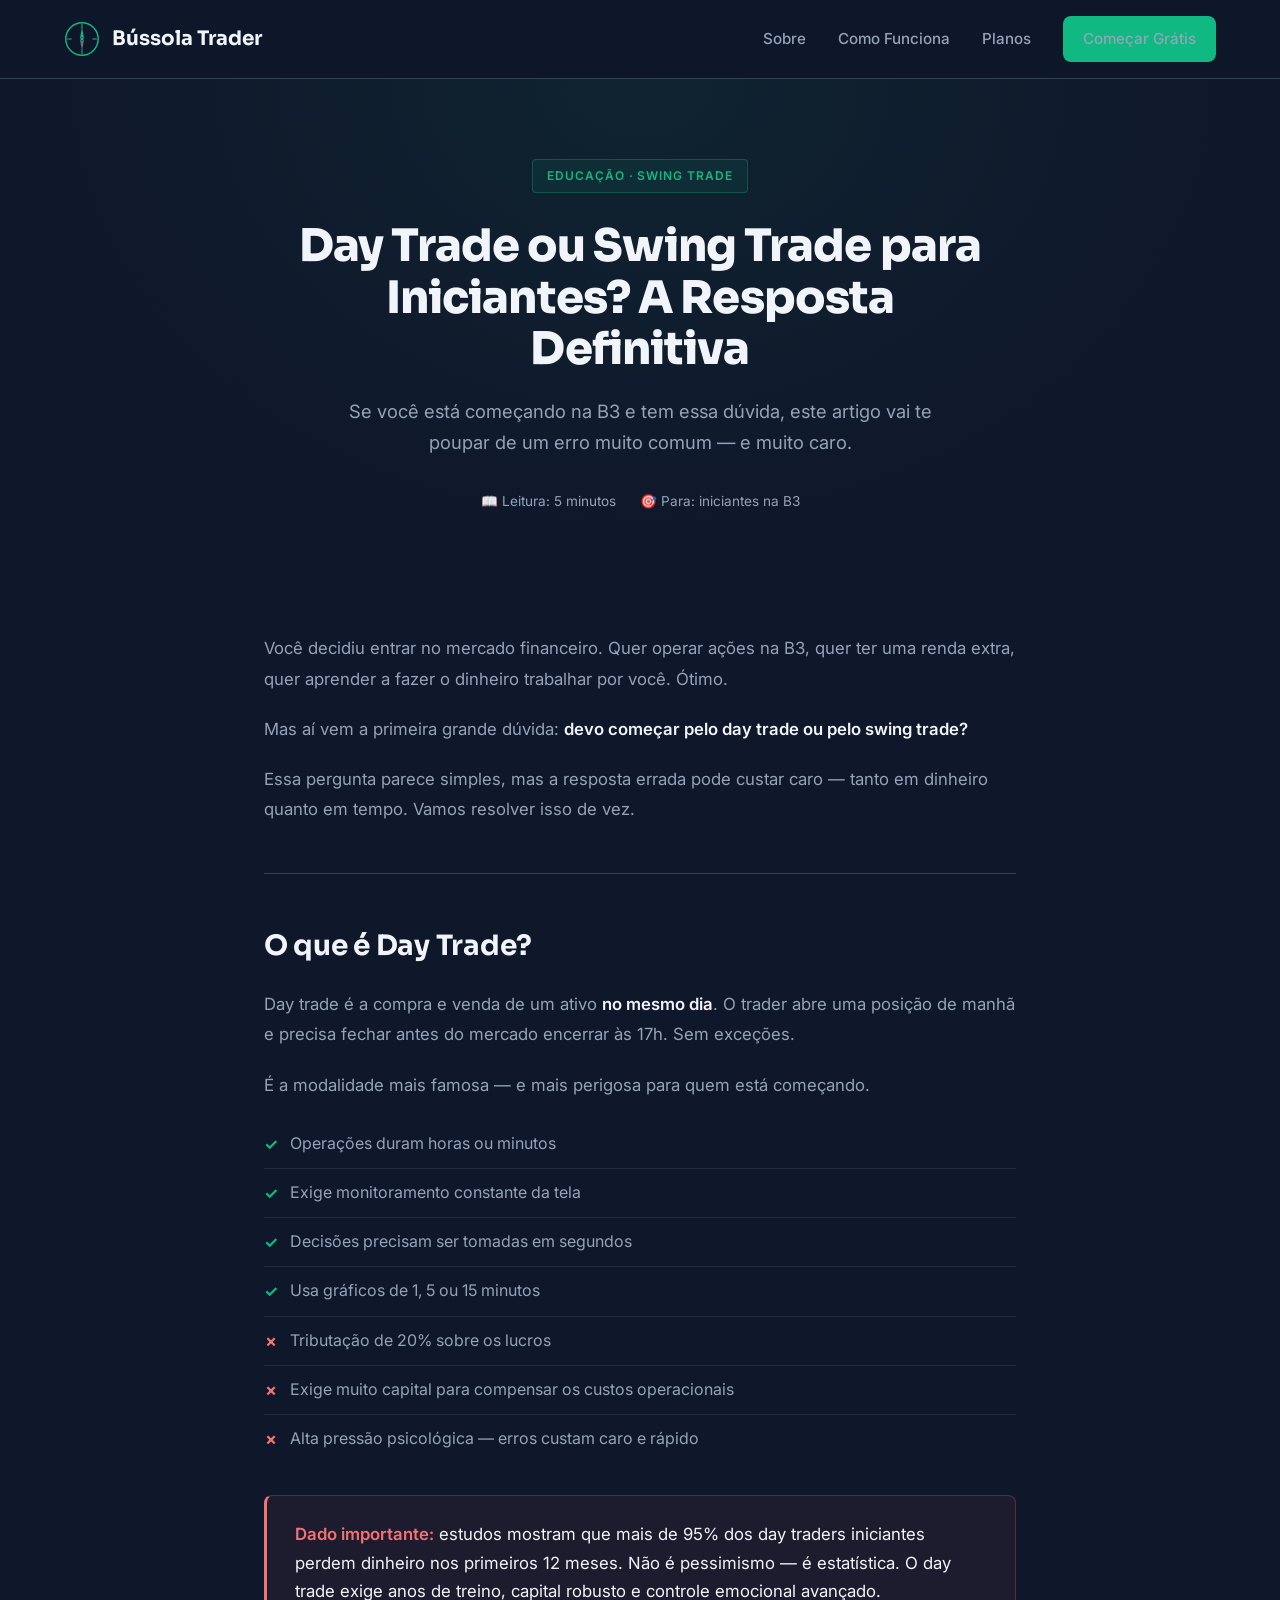
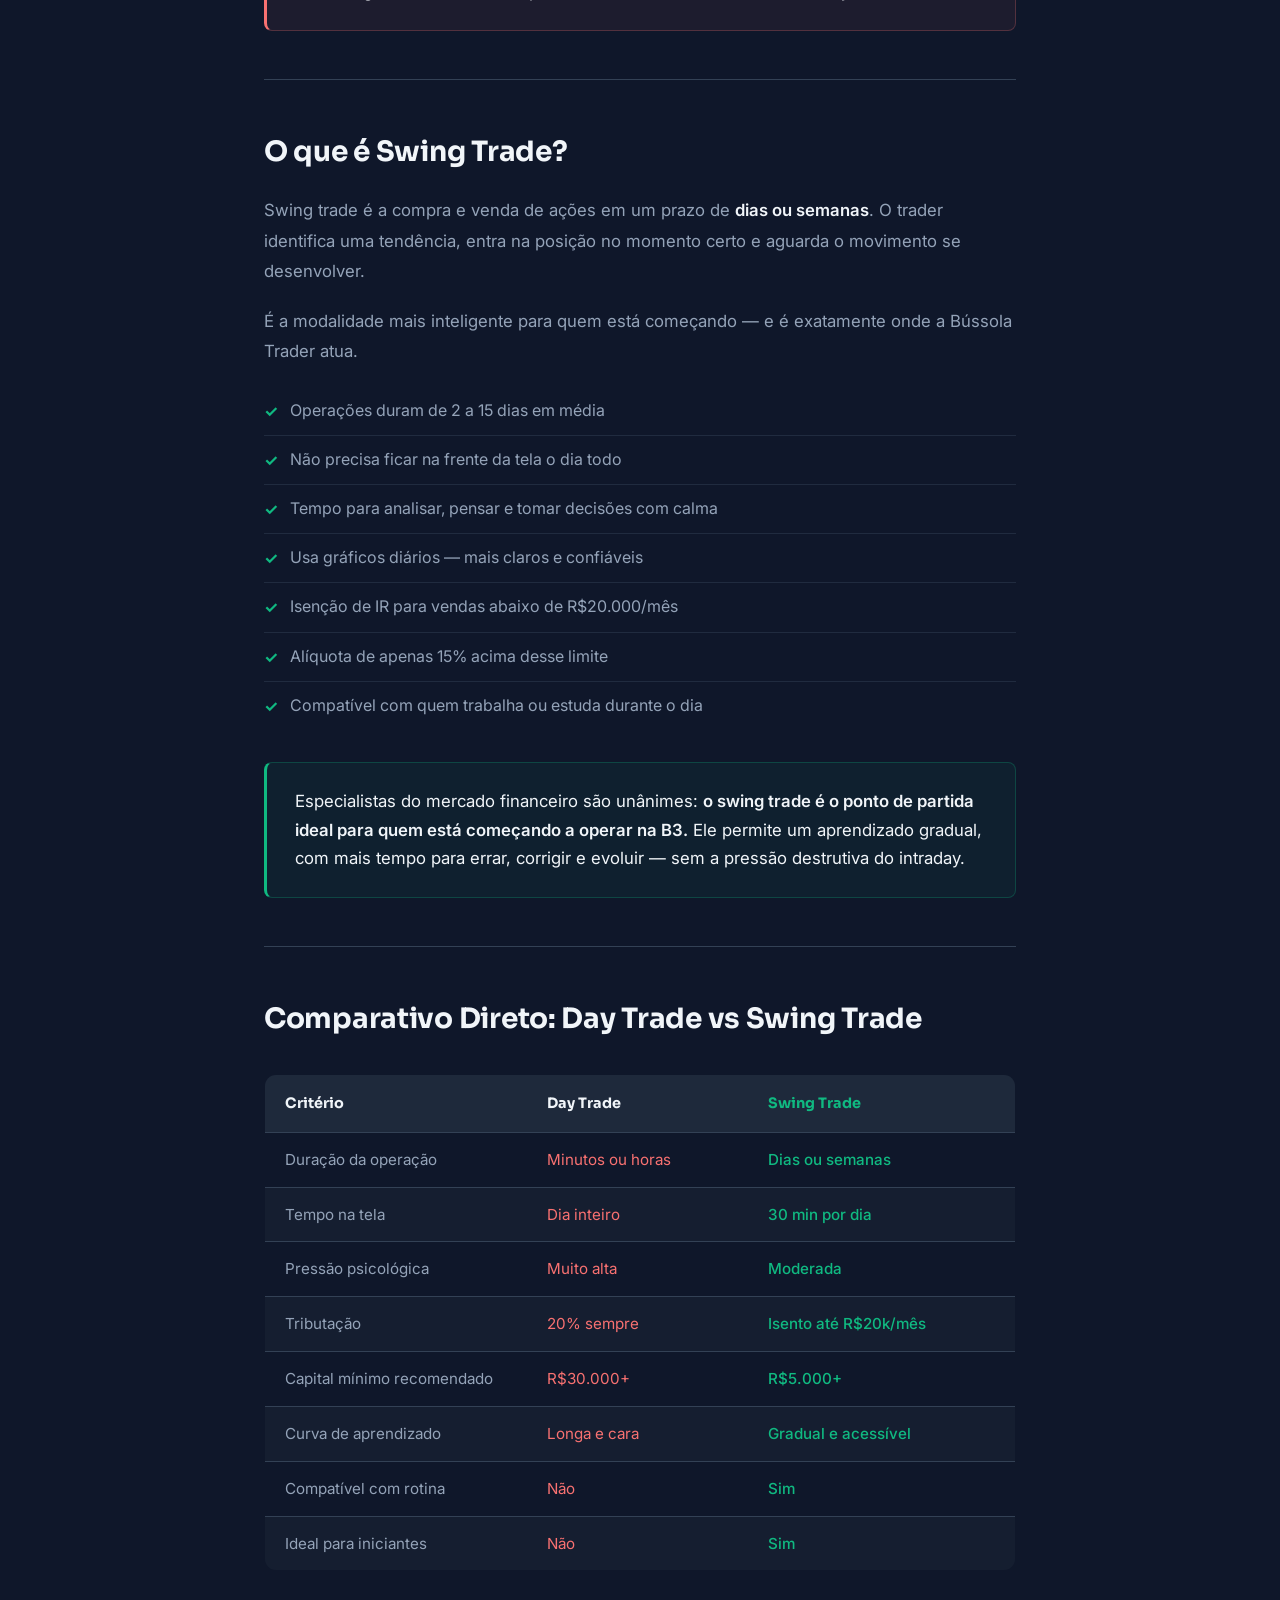
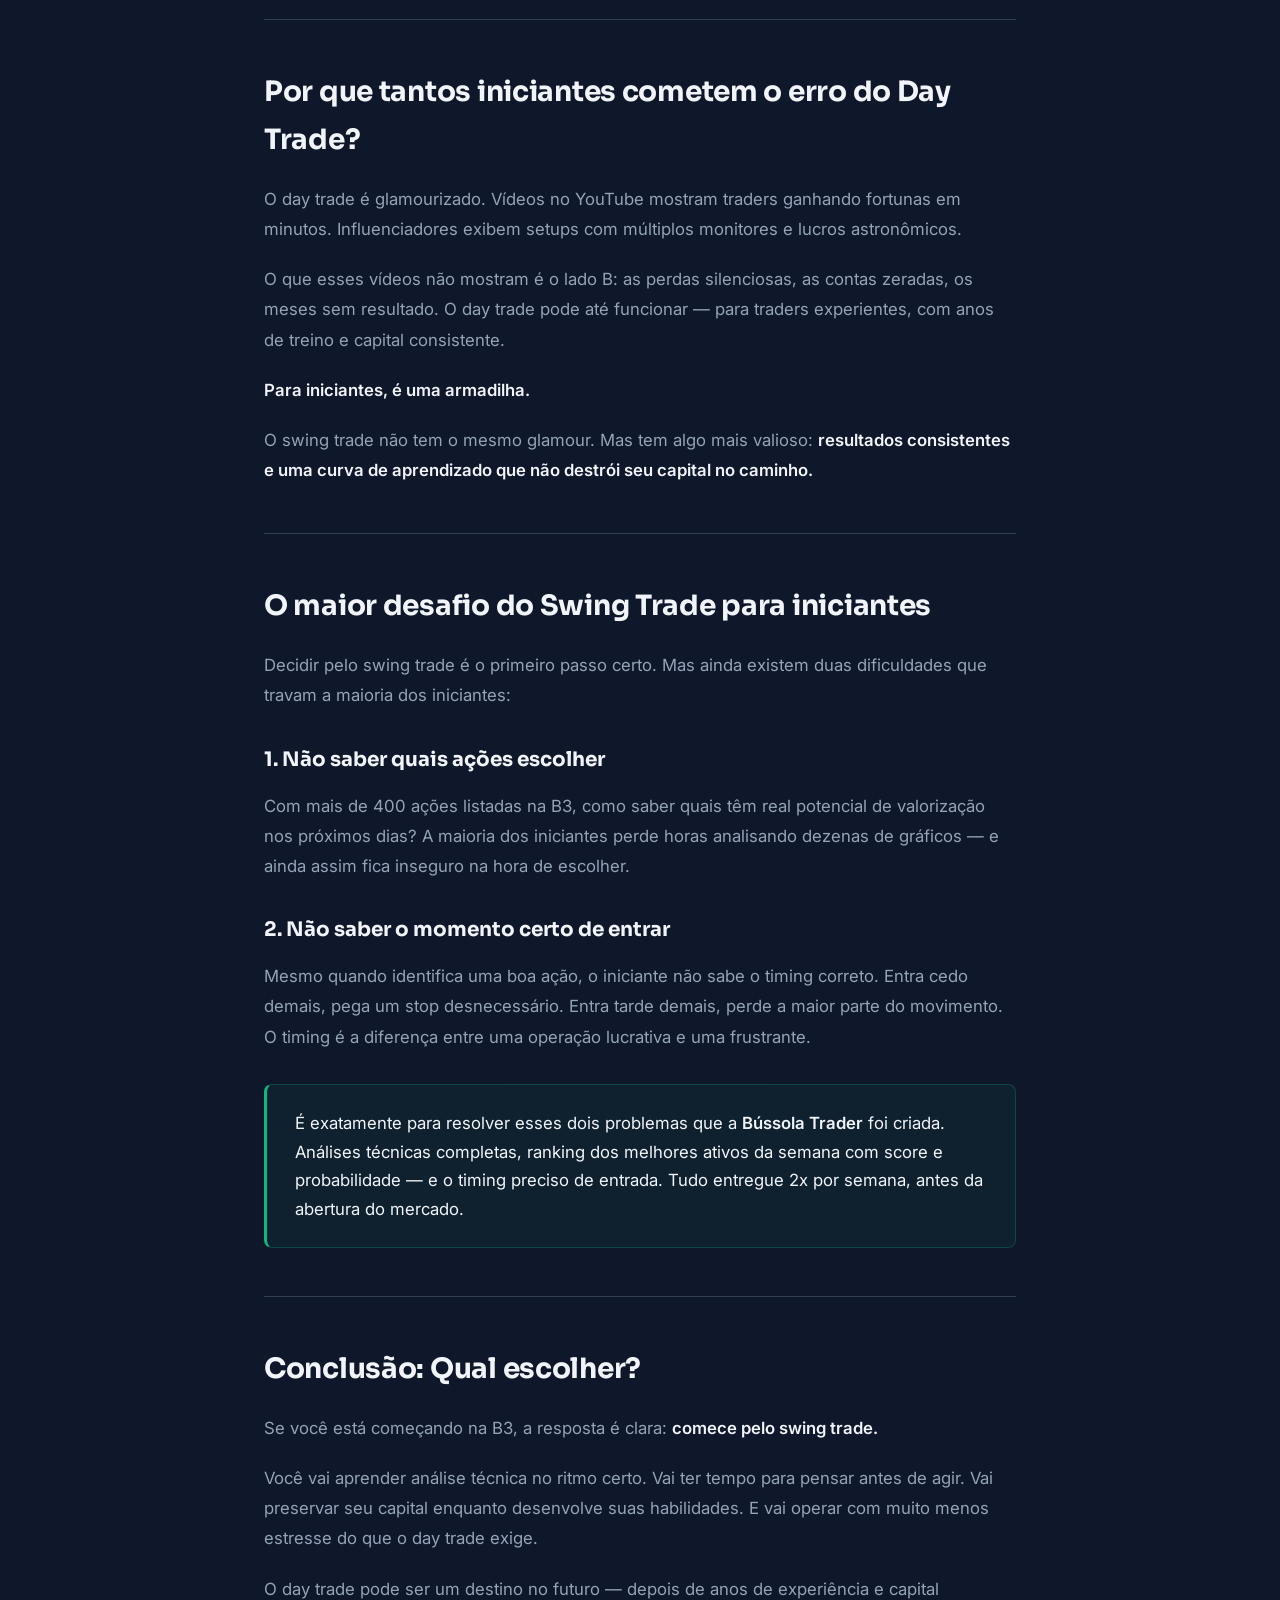
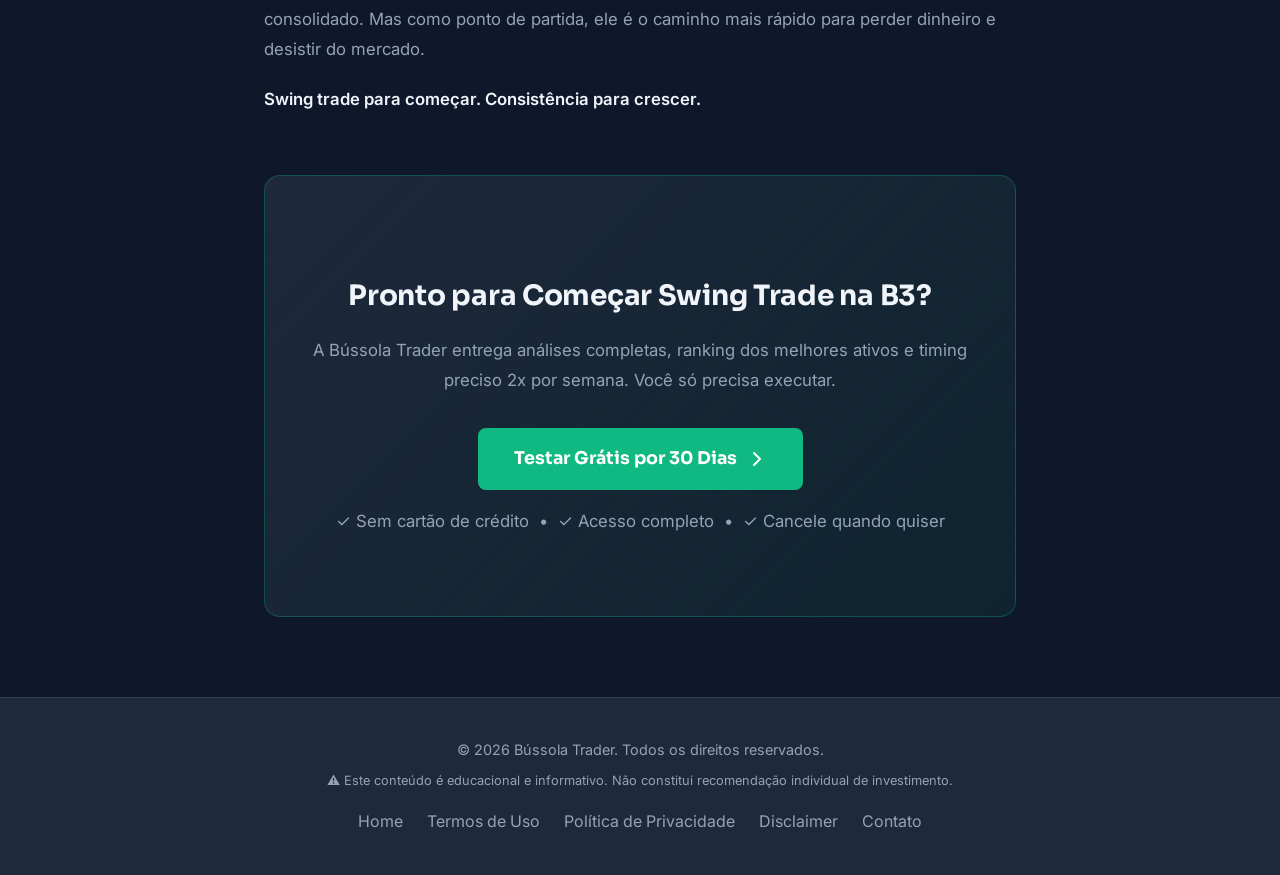
==== day-trade-ou-swing-trade.html @ 0c387d3b "Add files via upload" ====
<!DOCTYPE html>
<html lang="pt-BR">
<head>
    <meta charset="UTF-8">
    <meta name="viewport" content="width=device-width, initial-scale=1.0">
    <meta name="description" content="Day trade ou swing trade: qual o melhor para iniciantes na B3? Descubra as diferenças, riscos e qual estratégia é mais inteligente para quem está começando a operar ações.">
    <title>Day Trade ou Swing Trade para Iniciantes? A Resposta Definitiva | Bússola Trader</title>

    <!-- Open Graph -->
    <meta property="og:title" content="Day Trade ou Swing Trade para Iniciantes? A Resposta Definitiva">
    <meta property="og:description" content="Descubra qual estratégia é mais inteligente para quem está começando a operar ações na B3.">
    <meta property="og:url" content="https://www.bussola-trader.com.br/day-trade-ou-swing-trade.html">
    <meta property="og:type" content="article">
    <meta property="og:site_name" content="Bússola Trader">

    <!-- Google tag (gtag.js) -->
    <script async src="https://www.googletagmanager.com/gtag/js?id=G-F1XJDC59D6"></script>
    <script>
      window.dataLayer = window.dataLayer || [];
      function gtag(){dataLayer.push(arguments);}
      gtag('js', new Date());
      gtag('config', 'G-F1XJDC59D6');
    </script>

    <link rel="icon" type="image/x-icon" href="/favicon.ico">
    <link rel="icon" type="image/png" sizes="32x32" href="/favicon-32x32.png">
    <link rel="icon" type="image/png" sizes="16x16" href="/favicon-16x16.png">
    <link rel="apple-touch-icon" sizes="180x180" href="/apple-touch-icon.png">
    <link rel="preconnect" href="https://fonts.googleapis.com">
    <link rel="preconnect" href="https://fonts.gstatic.com" crossorigin>
    <link href="https://fonts.googleapis.com/css2?family=Inter:wght@300;400;500;600;700;800&family=Sora:wght@700;800&display=swap" rel="stylesheet">

    <style>
        * { margin: 0; padding: 0; box-sizing: border-box; }

        :root {
            --primary: #10B981;
            --primary-dark: #059669;
            --bg-dark: #0F172A;
            --bg-card: #1E293B;
            --text-primary: #F1F5F9;
            --text-secondary: #94A3B8;
            --border: #334155;
        }

        html { scroll-behavior: smooth; }

        body {
            font-family: 'Inter', sans-serif;
            background: var(--bg-dark);
            color: var(--text-primary);
            line-height: 1.7;
        }

        h1, h2, h3 { font-family: 'Sora', sans-serif; }

        .container {
            max-width: 800px;
            margin: 0 auto;
            padding: 0 24px;
        }

        /* Header */
        .header {
            background: rgba(15, 23, 42, 0.95);
            backdrop-filter: blur(10px);
            border-bottom: 1px solid var(--border);
            position: sticky;
            top: 0;
            z-index: 1000;
        }

        .nav {
            max-width: 1200px;
            margin: 0 auto;
            padding: 1rem 24px;
            display: flex;
            justify-content: space-between;
            align-items: center;
        }

        .nav-logo {
            display: flex;
            align-items: center;
            gap: 12px;
            text-decoration: none;
        }

        .logo-text {
            font-size: 1.25rem;
            font-weight: 700;
            color: var(--text-primary);
            font-family: 'Sora', sans-serif;
        }

        .nav-links {
            display: flex;
            align-items: center;
            gap: 2rem;
        }

        .nav-links a {
            color: var(--text-secondary);
            text-decoration: none;
            font-weight: 500;
            transition: color 0.3s;
            font-size: 0.95rem;
        }

        .nav-links a:hover { color: var(--primary); }

        .btn-primary {
            background: var(--primary);
            color: white;
            padding: 10px 20px;
            border-radius: 8px;
            font-weight: 600;
            text-decoration: none;
            font-size: 0.9rem;
            transition: all 0.3s;
        }

        .btn-primary:hover {
            background: var(--primary-dark);
            transform: translateY(-1px);
        }

        /* Article Hero */
        .article-hero {
            padding: 80px 0 60px;
            background: radial-gradient(ellipse at 50% 0%, rgba(16, 185, 129, 0.08) 0%, transparent 70%);
            text-align: center;
        }

        .article-badge {
            display: inline-block;
            padding: 6px 14px;
            background: rgba(16, 185, 129, 0.08);
            border: 1px solid rgba(16, 185, 129, 0.3);
            border-radius: 4px;
            color: var(--primary);
            font-size: 0.75rem;
            font-weight: 600;
            letter-spacing: 0.08em;
            text-transform: uppercase;
            margin-bottom: 28px;
        }

        .article-title {
            font-size: 2.8rem;
            font-weight: 800;
            line-height: 1.15;
            letter-spacing: -0.02em;
            color: var(--text-primary);
            margin-bottom: 20px;
            max-width: 720px;
            margin-left: auto;
            margin-right: auto;
        }

        .article-subtitle {
            font-size: 1.15rem;
            color: var(--text-secondary);
            max-width: 600px;
            margin: 0 auto 32px;
            line-height: 1.7;
        }

        .article-meta {
            display: flex;
            align-items: center;
            justify-content: center;
            gap: 24px;
            font-size: 0.85rem;
            color: var(--text-secondary);
        }

        .article-meta span {
            display: flex;
            align-items: center;
            gap: 6px;
        }

        /* Article Content */
        .article-content {
            padding: 60px 0 80px;
        }

        .article-content h2 {
            font-size: 1.75rem;
            font-weight: 700;
            color: var(--text-primary);
            margin: 48px 0 20px;
            letter-spacing: -0.01em;
        }

        .article-content h3 {
            font-size: 1.25rem;
            font-weight: 700;
            color: var(--text-primary);
            margin: 32px 0 14px;
        }

        .article-content p {
            color: var(--text-secondary);
            margin-bottom: 20px;
            font-size: 1.05rem;
            line-height: 1.8;
        }

        .article-content strong {
            color: var(--text-primary);
            font-weight: 600;
        }

        /* Comparison Table */
        .comparison-table {
            width: 100%;
            border-collapse: collapse;
            margin: 32px 0;
            border-radius: 12px;
            overflow: hidden;
            border: 1px solid var(--border);
        }

        .comparison-table th {
            background: var(--bg-card);
            padding: 16px 20px;
            text-align: left;
            font-family: 'Sora', sans-serif;
            font-size: 0.9rem;
            font-weight: 700;
            color: var(--text-primary);
            border-bottom: 1px solid var(--border);
        }

        .comparison-table th:first-child {
            width: 35%;
        }

        .comparison-table th.swing {
            color: var(--primary);
        }

        .comparison-table td {
            padding: 14px 20px;
            font-size: 0.95rem;
            color: var(--text-secondary);
            border-bottom: 1px solid var(--border);
        }

        .comparison-table tr:last-child td {
            border-bottom: none;
        }

        .comparison-table tr:nth-child(even) td {
            background: rgba(30, 41, 59, 0.4);
        }

        .comparison-table td.swing {
            color: var(--primary);
            font-weight: 500;
        }

        .comparison-table td.danger {
            color: #F87171;
        }

        /* Highlight Box */
        .highlight-box {
            background: rgba(16, 185, 129, 0.06);
            border: 1px solid rgba(16, 185, 129, 0.25);
            border-left: 3px solid var(--primary);
            border-radius: 8px;
            padding: 24px 28px;
            margin: 32px 0;
        }

        .highlight-box p {
            color: var(--text-primary) !important;
            margin: 0;
            font-size: 1.05rem;
            line-height: 1.7;
        }

        /* Warning Box */
        .warning-box {
            background: rgba(248, 113, 113, 0.06);
            border: 1px solid rgba(248, 113, 113, 0.25);
            border-left: 3px solid #F87171;
            border-radius: 8px;
            padding: 24px 28px;
            margin: 32px 0;
        }

        .warning-box p {
            color: var(--text-primary) !important;
            margin: 0;
            font-size: 1.05rem;
            line-height: 1.7;
        }

        .warning-box strong {
            color: #F87171 !important;
        }

        /* Checklist */
        .checklist {
            list-style: none;
            margin: 20px 0 32px;
        }

        .checklist li {
            display: flex;
            align-items: flex-start;
            gap: 12px;
            padding: 10px 0;
            color: var(--text-secondary);
            font-size: 1rem;
            border-bottom: 1px solid rgba(51, 65, 85, 0.5);
        }

        .checklist li:last-child { border-bottom: none; }

        .checklist li::before {
            content: '✓';
            color: var(--primary);
            font-weight: 700;
            font-size: 1rem;
            flex-shrink: 0;
            margin-top: 1px;
        }

        .checklist li.danger::before {
            content: '✗';
            color: #F87171;
        }

        /* CTA Box */
        .cta-box {
            background: linear-gradient(135deg, var(--bg-card) 0%, rgba(16, 185, 129, 0.08) 100%);
            border: 1px solid rgba(16, 185, 129, 0.3);
            border-radius: 16px;
            padding: 48px 40px;
            text-align: center;
            margin: 60px 0 0;
        }

        .cta-box h2 {
            font-size: 1.75rem;
            margin-bottom: 16px;
            color: var(--text-primary);
        }

        .cta-box p {
            color: var(--text-secondary);
            margin-bottom: 32px;
            font-size: 1.05rem;
        }

        .cta-box .btn-cta {
            display: inline-flex;
            align-items: center;
            gap: 10px;
            background: var(--primary);
            color: white;
            padding: 16px 36px;
            border-radius: 8px;
            font-weight: 700;
            font-size: 1.1rem;
            text-decoration: none;
            transition: all 0.3s;
            font-family: 'Sora', sans-serif;
        }

        .cta-box .btn-cta:hover {
            background: var(--primary-dark);
            transform: translateY(-2px);
            box-shadow: 0 10px 30px rgba(16, 185, 129, 0.3);
        }

        .cta-note {
            margin-top: 16px;
            font-size: 0.85rem;
            color: var(--text-secondary);
        }

        /* Divider */
        .divider {
            border: none;
            border-top: 1px solid var(--border);
            margin: 48px 0;
        }

        /* Footer */
        .footer {
            background: var(--bg-card);
            border-top: 1px solid var(--border);
            padding: 40px 0;
            text-align: center;
        }

        .footer p {
            color: var(--text-secondary);
            font-size: 0.9rem;
            margin-bottom: 8px;
        }

        .footer a {
            color: var(--text-secondary);
            text-decoration: none;
            transition: color 0.3s;
        }

        .footer a:hover { color: var(--primary); }

        .footer-links {
            display: flex;
            justify-content: center;
            gap: 24px;
            margin-top: 16px;
            flex-wrap: wrap;
        }

        /* Responsive */
        @media (max-width: 768px) {
            .article-title { font-size: 2rem; }
            .nav-links { display: none; }
            .cta-box { padding: 32px 24px; }
            .comparison-table { font-size: 0.85rem; }
            .comparison-table th, .comparison-table td { padding: 10px 12px; }
        }
    </style>
</head>
<body>

    <!-- Header -->
    <header class="header">
        <nav class="nav">
            <a href="/" class="nav-logo">
                <svg width="36" height="36" viewBox="0 0 100 100" fill="none" xmlns="http://www.w3.org/2000/svg">
                    <circle cx="50" cy="50" r="45" stroke="#10B981" stroke-width="4"/>
                    <circle cx="50" cy="50" r="4" fill="#10B981"/>
                    <line x1="50" y1="10" x2="50" y2="20" stroke="#10B981" stroke-width="3" stroke-linecap="round"/>
                    <line x1="50" y1="80" x2="50" y2="90" stroke="#10B981" stroke-width="3" stroke-linecap="round"/>
                    <line x1="10" y1="50" x2="20" y2="50" stroke="#10B981" stroke-width="3" stroke-linecap="round"/>
                    <line x1="80" y1="50" x2="90" y2="50" stroke="#10B981" stroke-width="3" stroke-linecap="round"/>
                    <polygon points="50,18 56,50 50,44 44,50" fill="#10B981"/>
                    <polygon points="50,82 44,50 50,56 56,50" fill="#6B7280"/>
                </svg>
                <span class="logo-text">Bússola Trader</span>
            </a>
            <div class="nav-links">
                <a href="/#sobre">Sobre</a>
                <a href="/#como-funciona">Como Funciona</a>
                <a href="/#planos">Planos</a>
                <a href="https://chk63wvuywfs4.mocha.app/cadastro" class="btn-primary">Começar Grátis</a>
            </div>
        </nav>
    </header>

    <!-- Article Hero -->
    <section class="article-hero">
        <div class="container">
            <div class="article-badge">Educação · Swing Trade</div>
            <h1 class="article-title">Day Trade ou Swing Trade para Iniciantes? A Resposta Definitiva</h1>
            <p class="article-subtitle">Se você está começando na B3 e tem essa dúvida, este artigo vai te poupar de um erro muito comum — e muito caro.</p>
            <div class="article-meta">
                <span>📖 Leitura: 5 minutos</span>
                <span>🎯 Para: iniciantes na B3</span>
            </div>
        </div>
    </section>

    <!-- Article Content -->
    <article class="article-content">
        <div class="container">

            <p>Você decidiu entrar no mercado financeiro. Quer operar ações na B3, quer ter uma renda extra, quer aprender a fazer o dinheiro trabalhar por você. Ótimo.</p>

            <p>Mas aí vem a primeira grande dúvida: <strong>devo começar pelo day trade ou pelo swing trade?</strong></p>

            <p>Essa pergunta parece simples, mas a resposta errada pode custar caro — tanto em dinheiro quanto em tempo. Vamos resolver isso de vez.</p>

            <hr class="divider">

            <h2>O que é Day Trade?</h2>

            <p>Day trade é a compra e venda de um ativo <strong>no mesmo dia</strong>. O trader abre uma posição de manhã e precisa fechar antes do mercado encerrar às 17h. Sem exceções.</p>

            <p>É a modalidade mais famosa — e mais perigosa para quem está começando.</p>

            <ul class="checklist">
                <li>Operações duram horas ou minutos</li>
                <li>Exige monitoramento constante da tela</li>
                <li>Decisões precisam ser tomadas em segundos</li>
                <li>Usa gráficos de 1, 5 ou 15 minutos</li>
                <li class="danger">Tributação de 20% sobre os lucros</li>
                <li class="danger">Exige muito capital para compensar os custos operacionais</li>
                <li class="danger">Alta pressão psicológica — erros custam caro e rápido</li>
            </ul>

            <div class="warning-box">
                <p><strong>Dado importante:</strong> estudos mostram que mais de 95% dos day traders iniciantes perdem dinheiro nos primeiros 12 meses. Não é pessimismo — é estatística. O day trade exige anos de treino, capital robusto e controle emocional avançado.</p>
            </div>

            <hr class="divider">

            <h2>O que é Swing Trade?</h2>

            <p>Swing trade é a compra e venda de ações em um prazo de <strong>dias ou semanas</strong>. O trader identifica uma tendência, entra na posição no momento certo e aguarda o movimento se desenvolver.</p>

            <p>É a modalidade mais inteligente para quem está começando — e é exatamente onde a Bússola Trader atua.</p>

            <ul class="checklist">
                <li>Operações duram de 2 a 15 dias em média</li>
                <li>Não precisa ficar na frente da tela o dia todo</li>
                <li>Tempo para analisar, pensar e tomar decisões com calma</li>
                <li>Usa gráficos diários — mais claros e confiáveis</li>
                <li>Isenção de IR para vendas abaixo de R$20.000/mês</li>
                <li>Alíquota de apenas 15% acima desse limite</li>
                <li>Compatível com quem trabalha ou estuda durante o dia</li>
            </ul>

            <div class="highlight-box">
                <p>Especialistas do mercado financeiro são unânimes: <strong>o swing trade é o ponto de partida ideal para quem está começando a operar na B3.</strong> Ele permite um aprendizado gradual, com mais tempo para errar, corrigir e evoluir — sem a pressão destrutiva do intraday.</p>
            </div>

            <hr class="divider">

            <h2>Comparativo Direto: Day Trade vs Swing Trade</h2>

            <table class="comparison-table">
                <thead>
                    <tr>
                        <th>Critério</th>
                        <th class="danger">Day Trade</th>
                        <th class="swing">Swing Trade</th>
                    </tr>
                </thead>
                <tbody>
                    <tr>
                        <td>Duração da operação</td>
                        <td class="danger">Minutos ou horas</td>
                        <td class="swing">Dias ou semanas</td>
                    </tr>
                    <tr>
                        <td>Tempo na tela</td>
                        <td class="danger">Dia inteiro</td>
                        <td class="swing">30 min por dia</td>
                    </tr>
                    <tr>
                        <td>Pressão psicológica</td>
                        <td class="danger">Muito alta</td>
                        <td class="swing">Moderada</td>
                    </tr>
                    <tr>
                        <td>Tributação</td>
                        <td class="danger">20% sempre</td>
                        <td class="swing">Isento até R$20k/mês</td>
                    </tr>
                    <tr>
                        <td>Capital mínimo recomendado</td>
                        <td class="danger">R$30.000+</td>
                        <td class="swing">R$5.000+</td>
                    </tr>
                    <tr>
                        <td>Curva de aprendizado</td>
                        <td class="danger">Longa e cara</td>
                        <td class="swing">Gradual e acessível</td>
                    </tr>
                    <tr>
                        <td>Compatível com rotina</td>
                        <td class="danger">Não</td>
                        <td class="swing">Sim</td>
                    </tr>
                    <tr>
                        <td>Ideal para iniciantes</td>
                        <td class="danger">Não</td>
                        <td class="swing">Sim</td>
                    </tr>
                </tbody>
            </table>

            <hr class="divider">

            <h2>Por que tantos iniciantes cometem o erro do Day Trade?</h2>

            <p>O day trade é glamourizado. Vídeos no YouTube mostram traders ganhando fortunas em minutos. Influenciadores exibem setups com múltiplos monitores e lucros astronômicos.</p>

            <p>O que esses vídeos não mostram é o lado B: as perdas silenciosas, as contas zeradas, os meses sem resultado. O day trade pode até funcionar — para traders experientes, com anos de treino e capital consistente.</p>

            <p><strong>Para iniciantes, é uma armadilha.</strong></p>

            <p>O swing trade não tem o mesmo glamour. Mas tem algo mais valioso: <strong>resultados consistentes e uma curva de aprendizado que não destrói seu capital no caminho.</strong></p>

            <hr class="divider">

            <h2>O maior desafio do Swing Trade para iniciantes</h2>

            <p>Decidir pelo swing trade é o primeiro passo certo. Mas ainda existem duas dificuldades que travam a maioria dos iniciantes:</p>

            <h3>1. Não saber quais ações escolher</h3>
            <p>Com mais de 400 ações listadas na B3, como saber quais têm real potencial de valorização nos próximos dias? A maioria dos iniciantes perde horas analisando dezenas de gráficos — e ainda assim fica inseguro na hora de escolher.</p>

            <h3>2. Não saber o momento certo de entrar</h3>
            <p>Mesmo quando identifica uma boa ação, o iniciante não sabe o timing correto. Entra cedo demais, pega um stop desnecessário. Entra tarde demais, perde a maior parte do movimento. O timing é a diferença entre uma operação lucrativa e uma frustrante.</p>

            <div class="highlight-box">
                <p>É exatamente para resolver esses dois problemas que a <strong>Bússola Trader</strong> foi criada. Análises técnicas completas, ranking dos melhores ativos da semana com score e probabilidade — e o timing preciso de entrada. Tudo entregue 2x por semana, antes da abertura do mercado.</p>
            </div>

            <hr class="divider">

            <h2>Conclusão: Qual escolher?</h2>

            <p>Se você está começando na B3, a resposta é clara: <strong>comece pelo swing trade.</strong></p>

            <p>Você vai aprender análise técnica no ritmo certo. Vai ter tempo para pensar antes de agir. Vai preservar seu capital enquanto desenvolve suas habilidades. E vai operar com muito menos estresse do que o day trade exige.</p>

            <p>O day trade pode ser um destino no futuro — depois de anos de experiência e capital consolidado. Mas como ponto de partida, ele é o caminho mais rápido para perder dinheiro e desistir do mercado.</p>

            <p><strong>Swing trade para começar. Consistência para crescer.</strong></p>

            <!-- CTA Box -->
            <div class="cta-box">
                <h2>Pronto para Começar Swing Trade na B3?</h2>
                <p>A Bússola Trader entrega análises completas, ranking dos melhores ativos e timing preciso 2x por semana. Você só precisa executar.</p>
                <a href="https://chk63wvuywfs4.mocha.app/cadastro" class="btn-cta">
                    Testar Grátis por 30 Dias
                    <svg width="20" height="20" viewBox="0 0 20 20" fill="none">
                        <path d="M7 4L13 10L7 16" stroke="currentColor" stroke-width="2" stroke-linecap="round" stroke-linejoin="round"/>
                    </svg>
                </a>
                <p class="cta-note">✓ Sem cartão de crédito &nbsp;•&nbsp; ✓ Acesso completo &nbsp;•&nbsp; ✓ Cancele quando quiser</p>
            </div>

        </div>
    </article>

    <!-- Footer -->
    <footer class="footer">
        <div class="container">
            <p>© 2026 Bússola Trader. Todos os direitos reservados.</p>
            <p style="margin-top: 8px; font-size: 0.8rem;">⚠️ Este conteúdo é educacional e informativo. Não constitui recomendação individual de investimento.</p>
            <div class="footer-links">
                <a href="/">Home</a>
                <a href="/termos-de-uso.html">Termos de Uso</a>
                <a href="/politica-de-privacidade.html">Política de Privacidade</a>
                <a href="/disclaimer.html">Disclaimer</a>
                <a href="mailto:contato@bussola-trader.com.br">Contato</a>
            </div>
        </div>
    </footer>

</body>
</html>
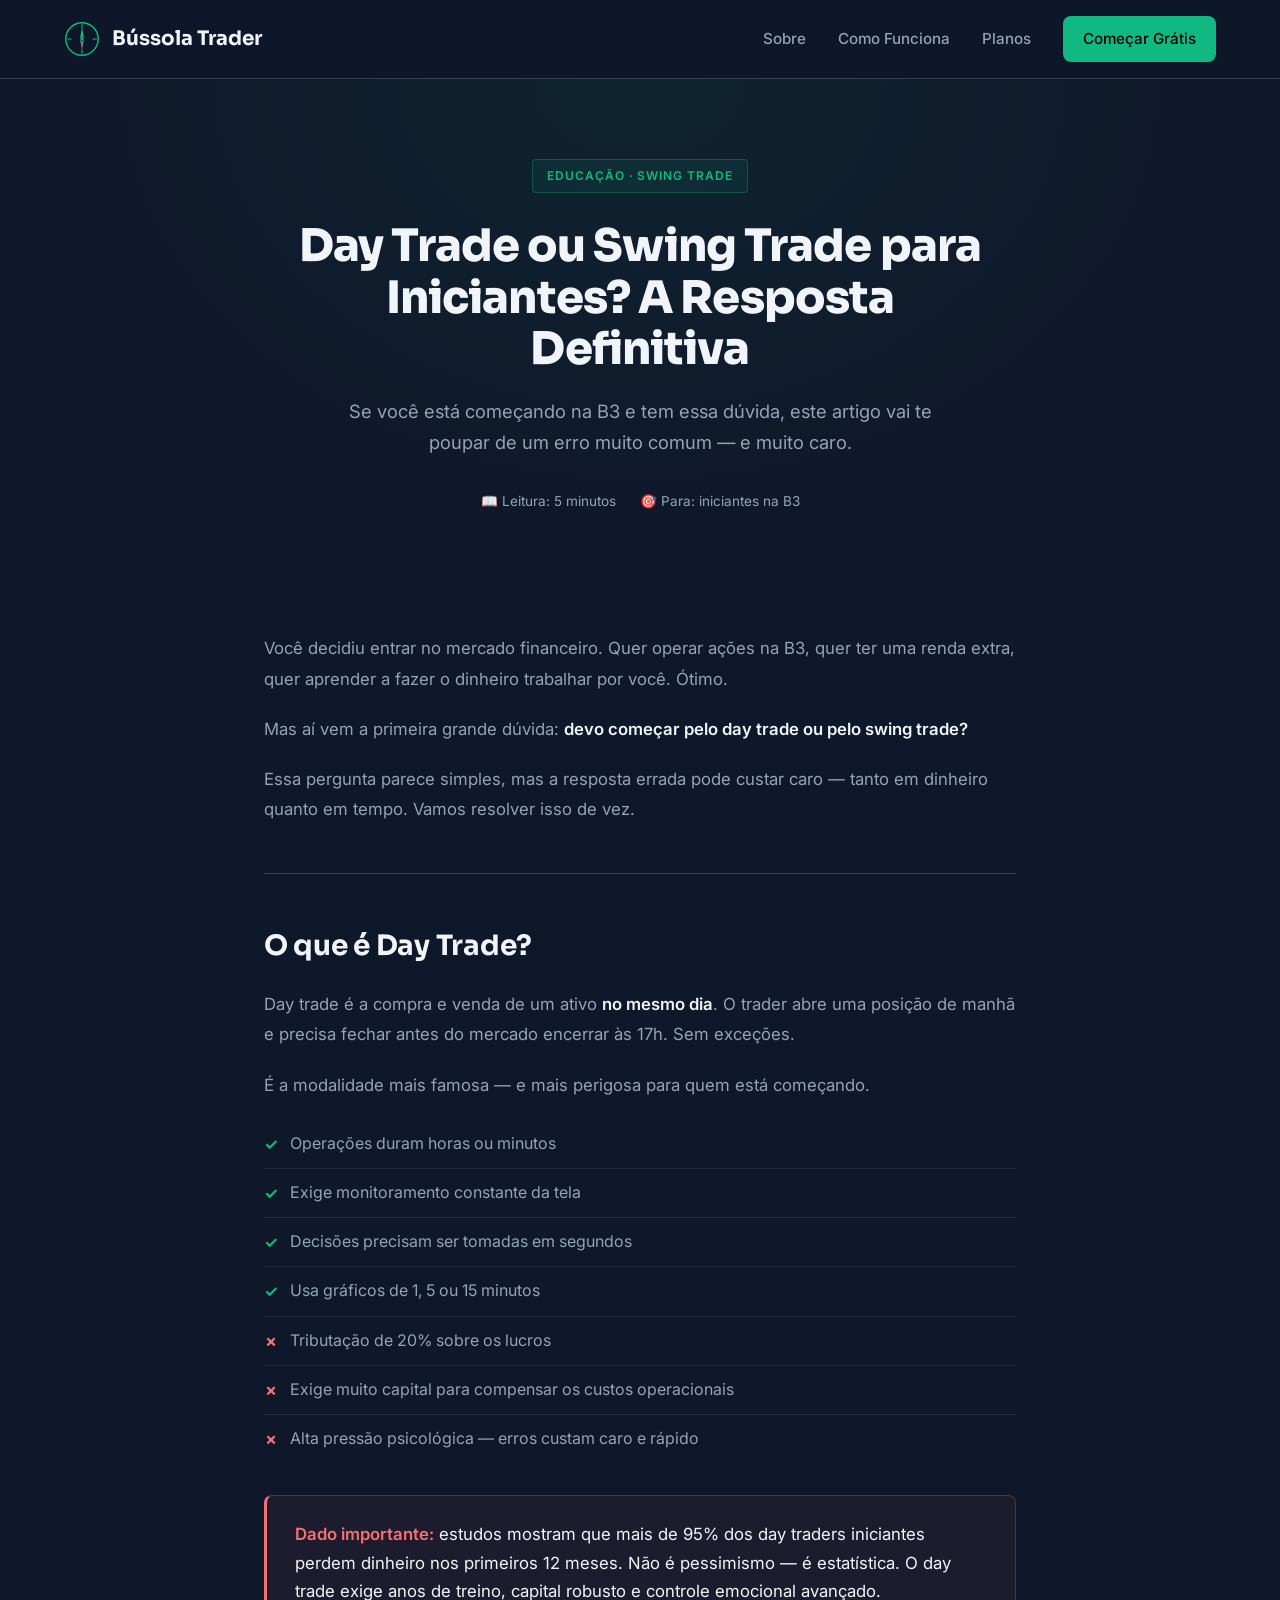
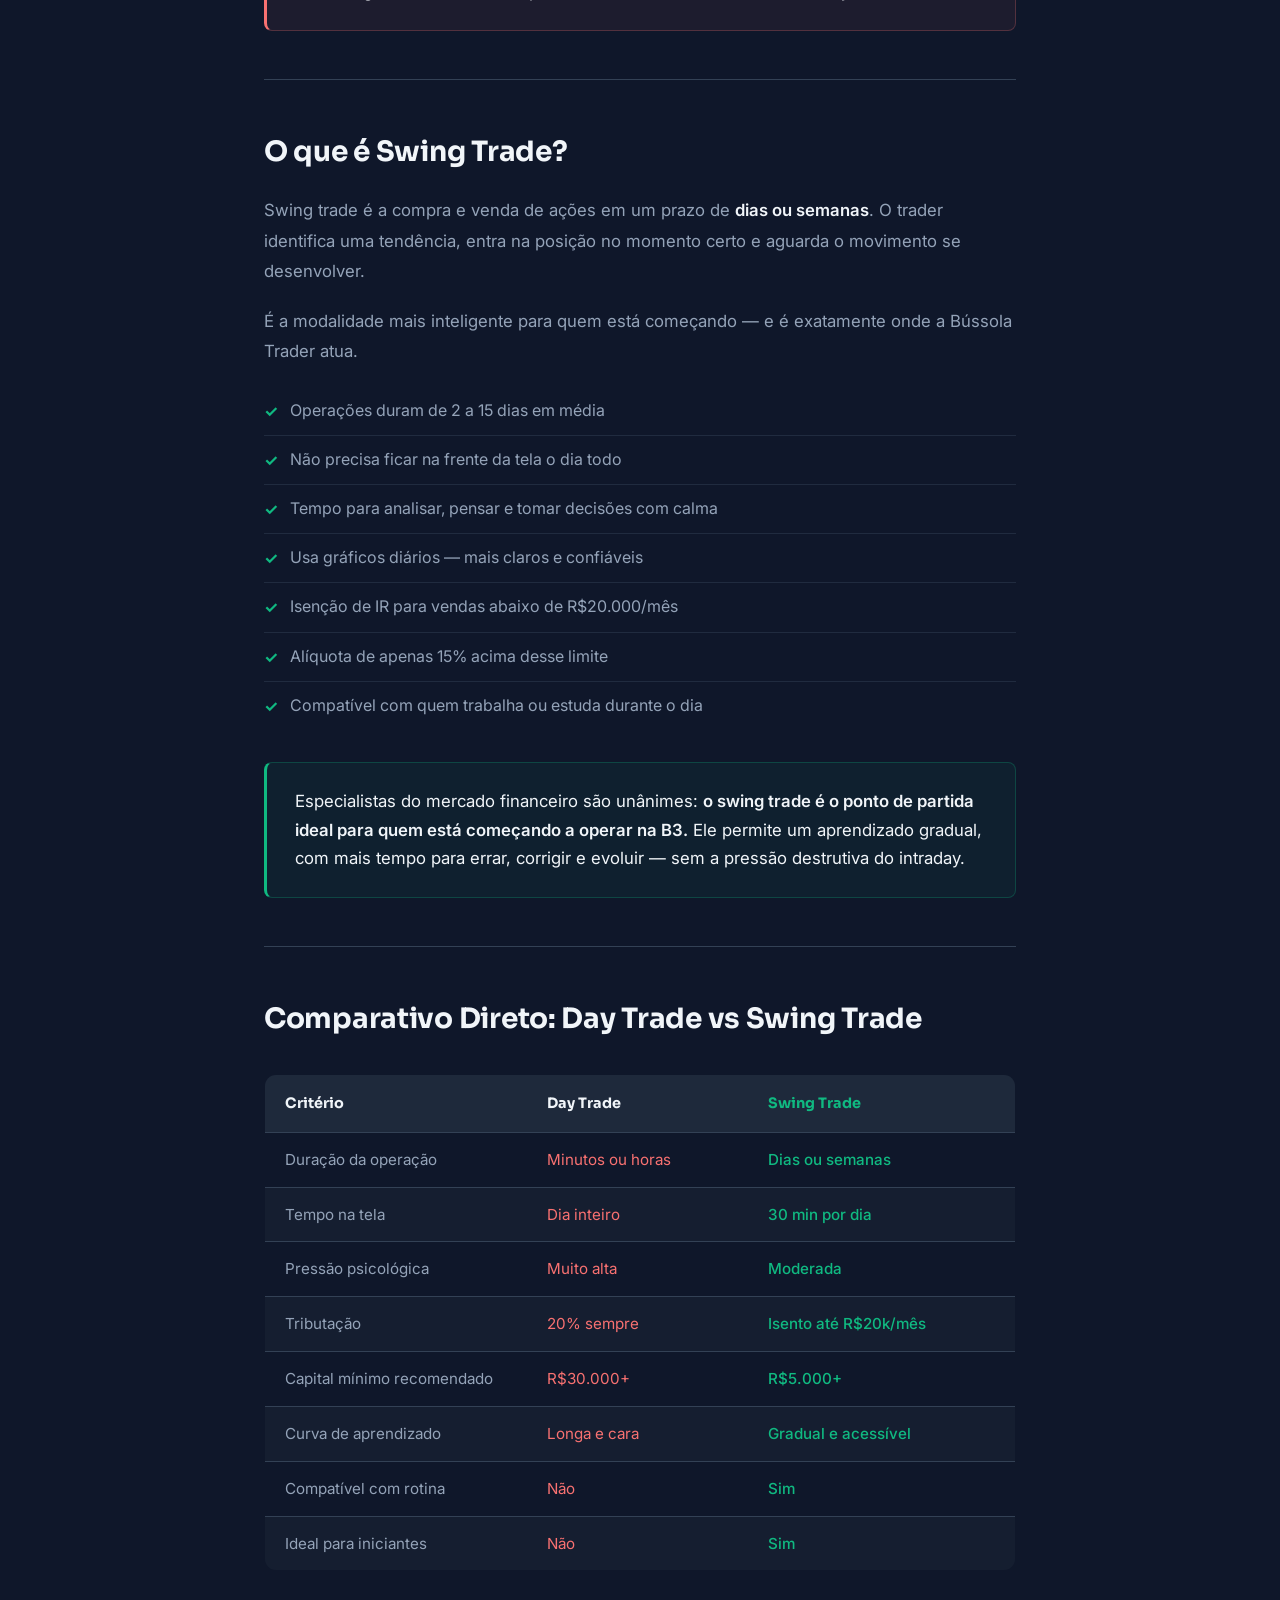
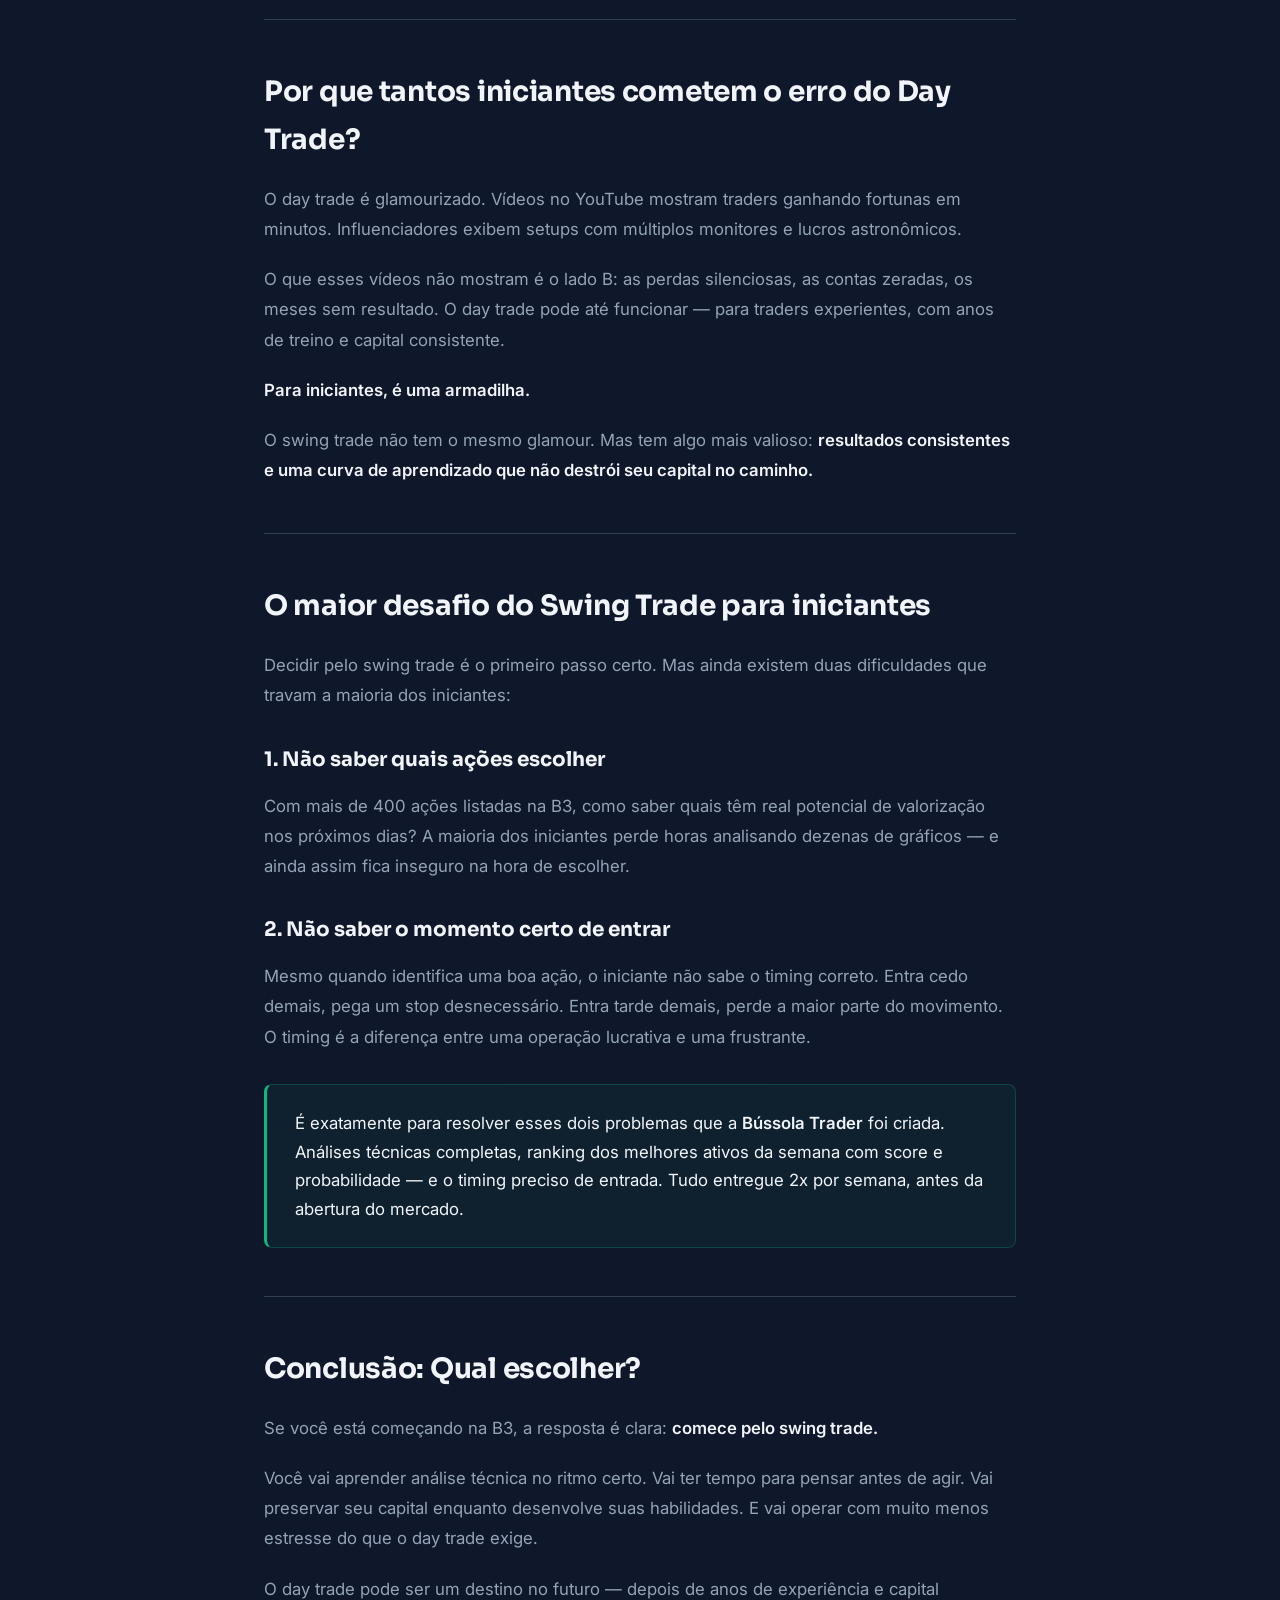
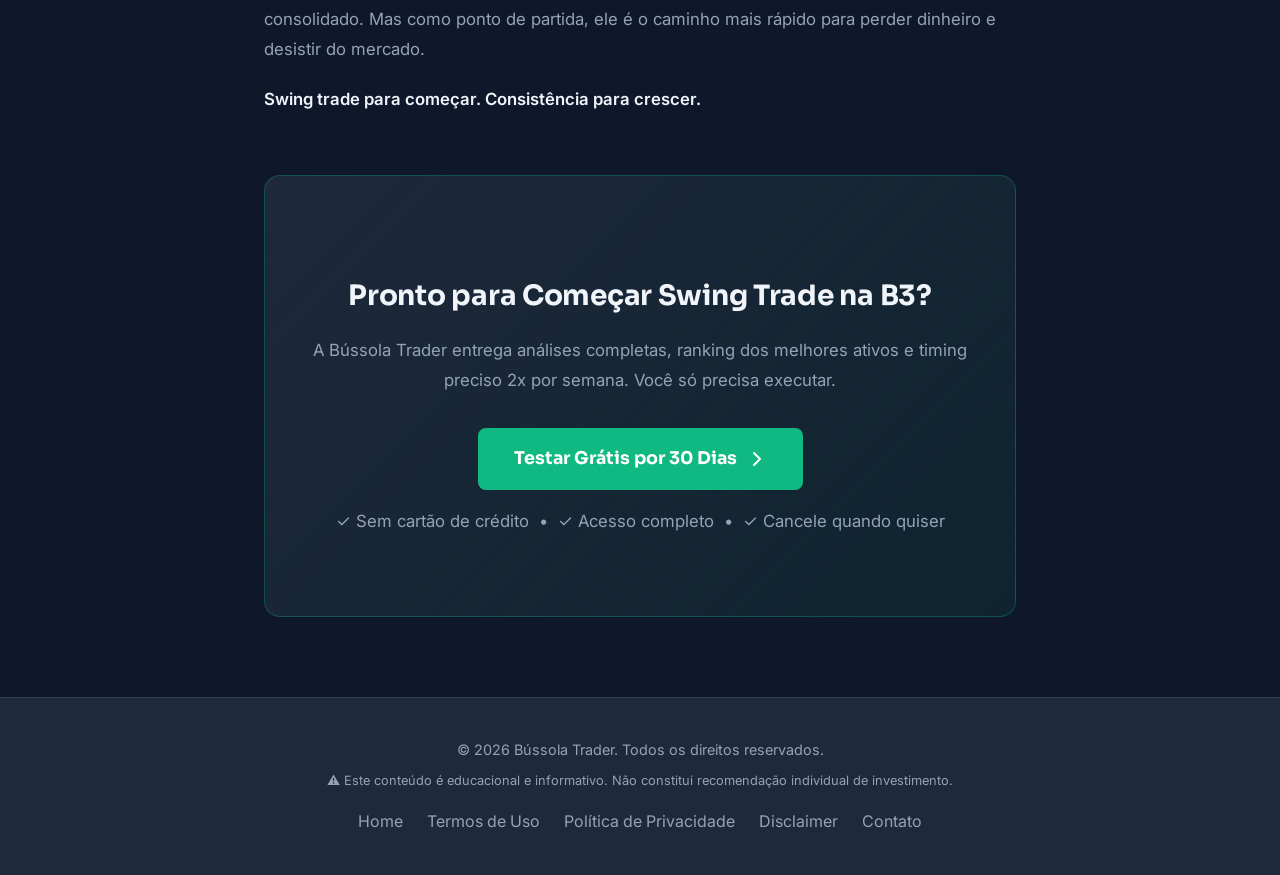
==== commit 64c9cf8d: "Update day-trade-ou-swing-trade.html" ====
--- a/day-trade-ou-swing-trade.html
+++ b/day-trade-ou-swing-trade.html
@@ -111,13 +111,26 @@
 
         .btn-primary {
             background: var(--primary);
-            color: white;
+            color: #000000;
             padding: 10px 20px;
             border-radius: 8px;
-            font-weight: 600;
+            font-weight: 800;
             text-decoration: none;
             font-size: 0.9rem;
             transition: all 0.3s;
+        }
+
+        .btn-nav {
+            background: var(--primary);
+            color: #000000 !important;
+            padding: 10px 20px;
+            border-radius: 8px;
+            font-weight: 800;
+            text-decoration: none;
+            font-size: 0.9rem;
+            transition: all 0.3s;
+            display: inline-block;
+            -webkit-text-fill-color: #000000;
         }
 
         .btn-primary:hover {
@@ -454,7 +467,7 @@
                 <a href="/#sobre">Sobre</a>
                 <a href="/#como-funciona">Como Funciona</a>
                 <a href="/#planos">Planos</a>
-                <a href="https://chk63wvuywfs4.mocha.app/cadastro" class="btn-primary">Começar Grátis</a>
+                <a href="https://chk63wvuywfs4.mocha.app/cadastro" class="btn-nav">Começar Grátis</a>
             </div>
         </nav>
     </header>
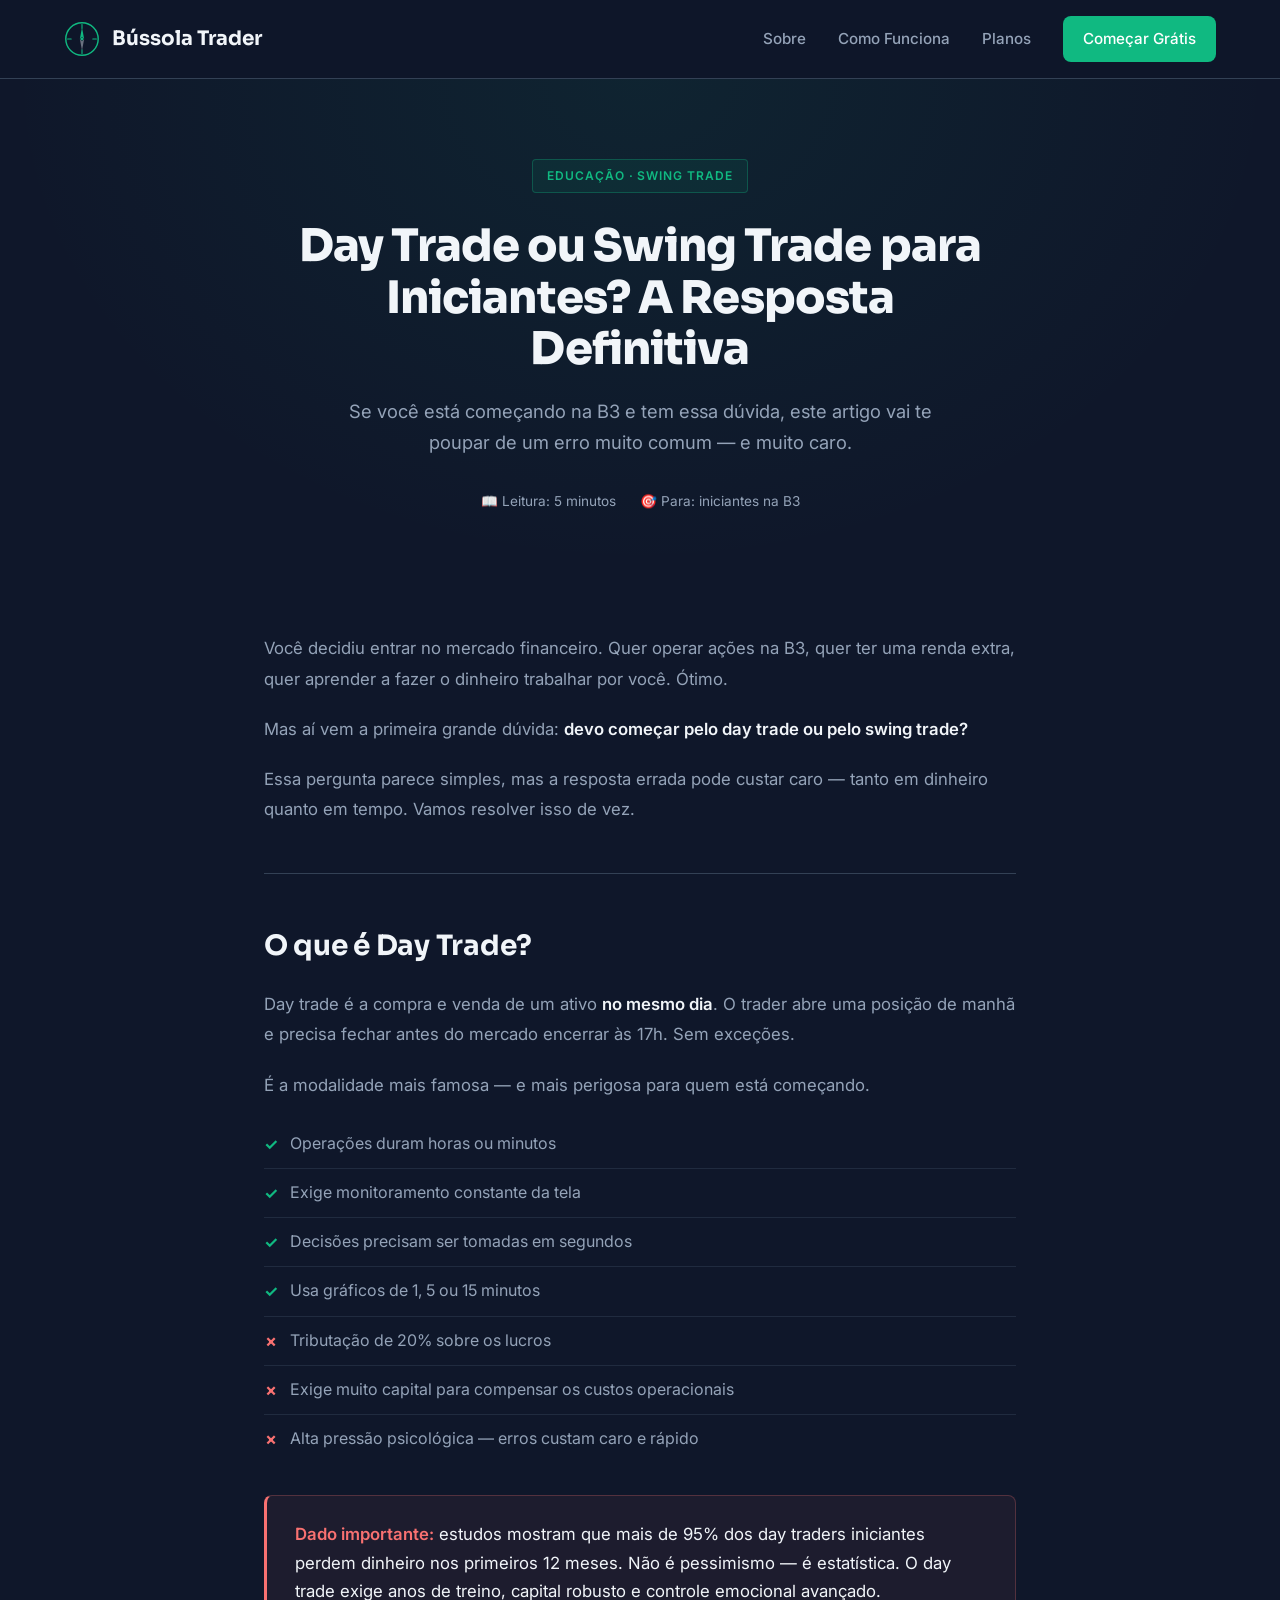
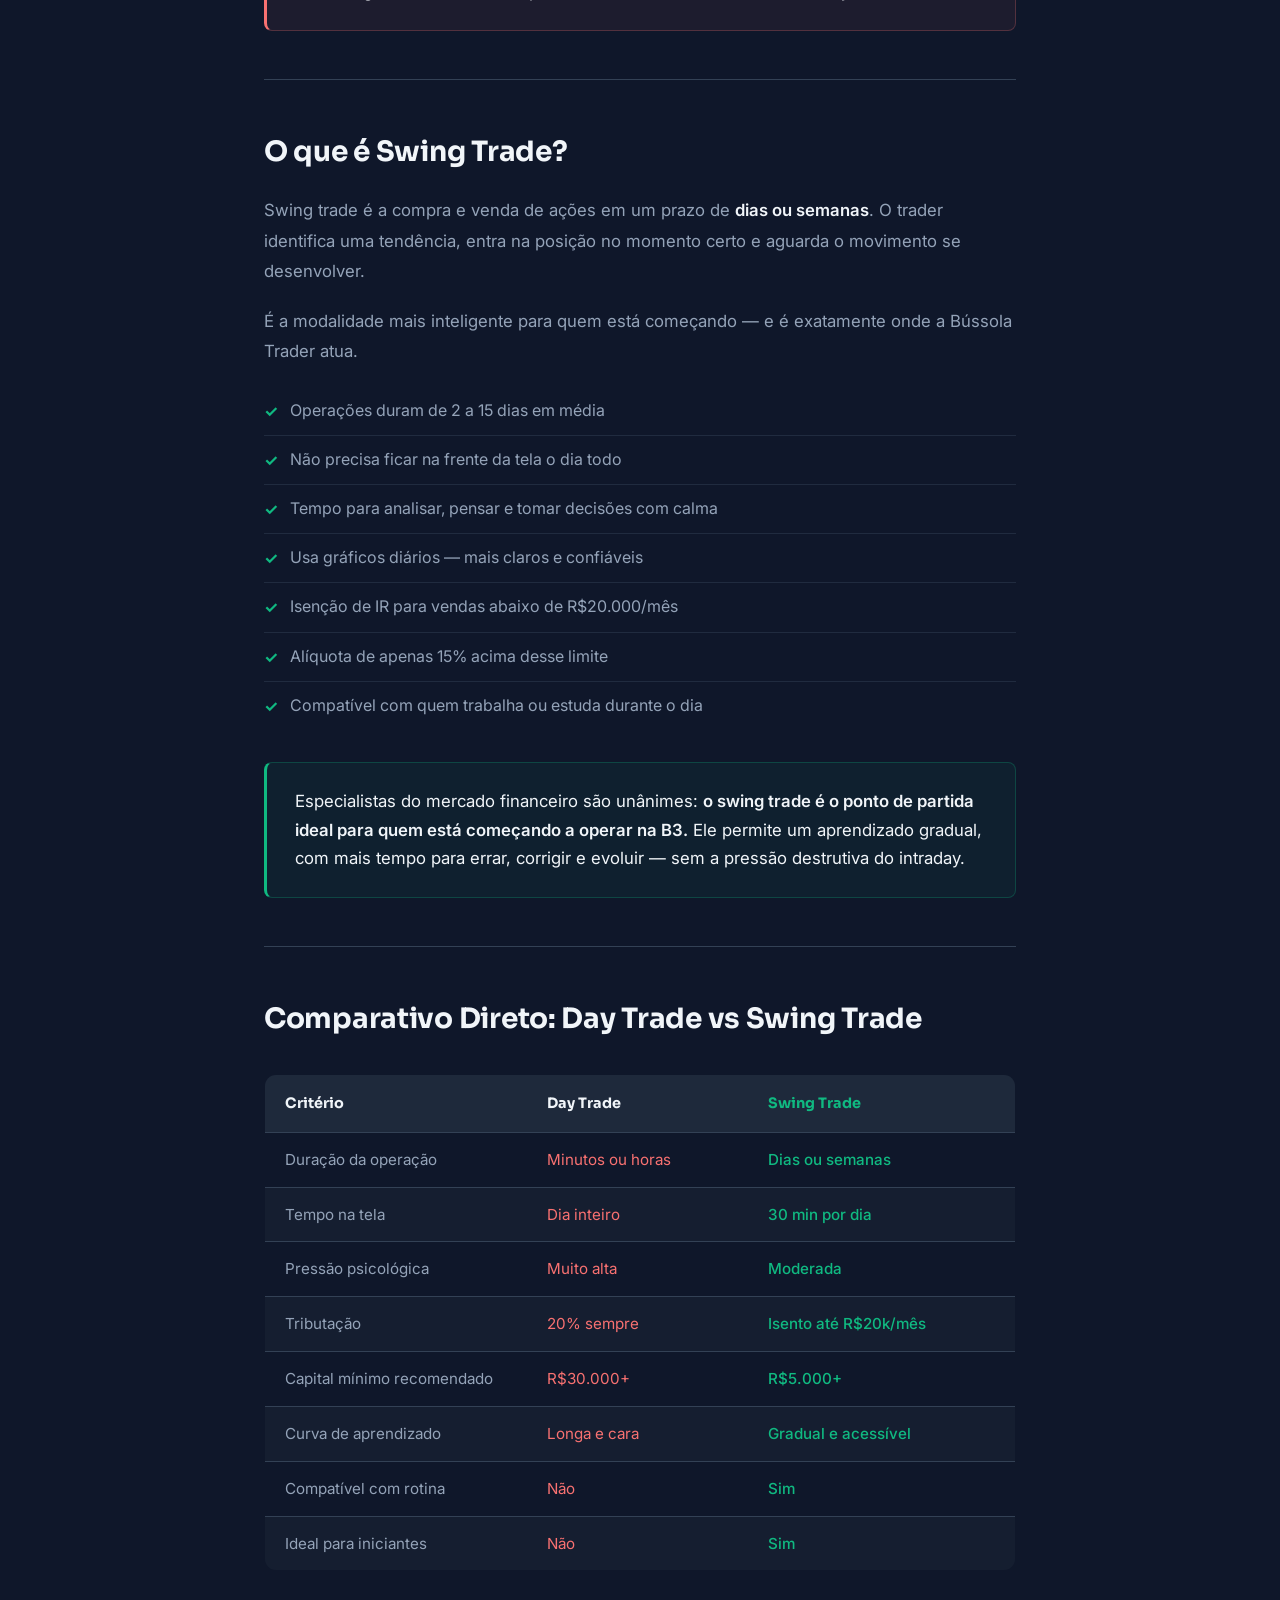
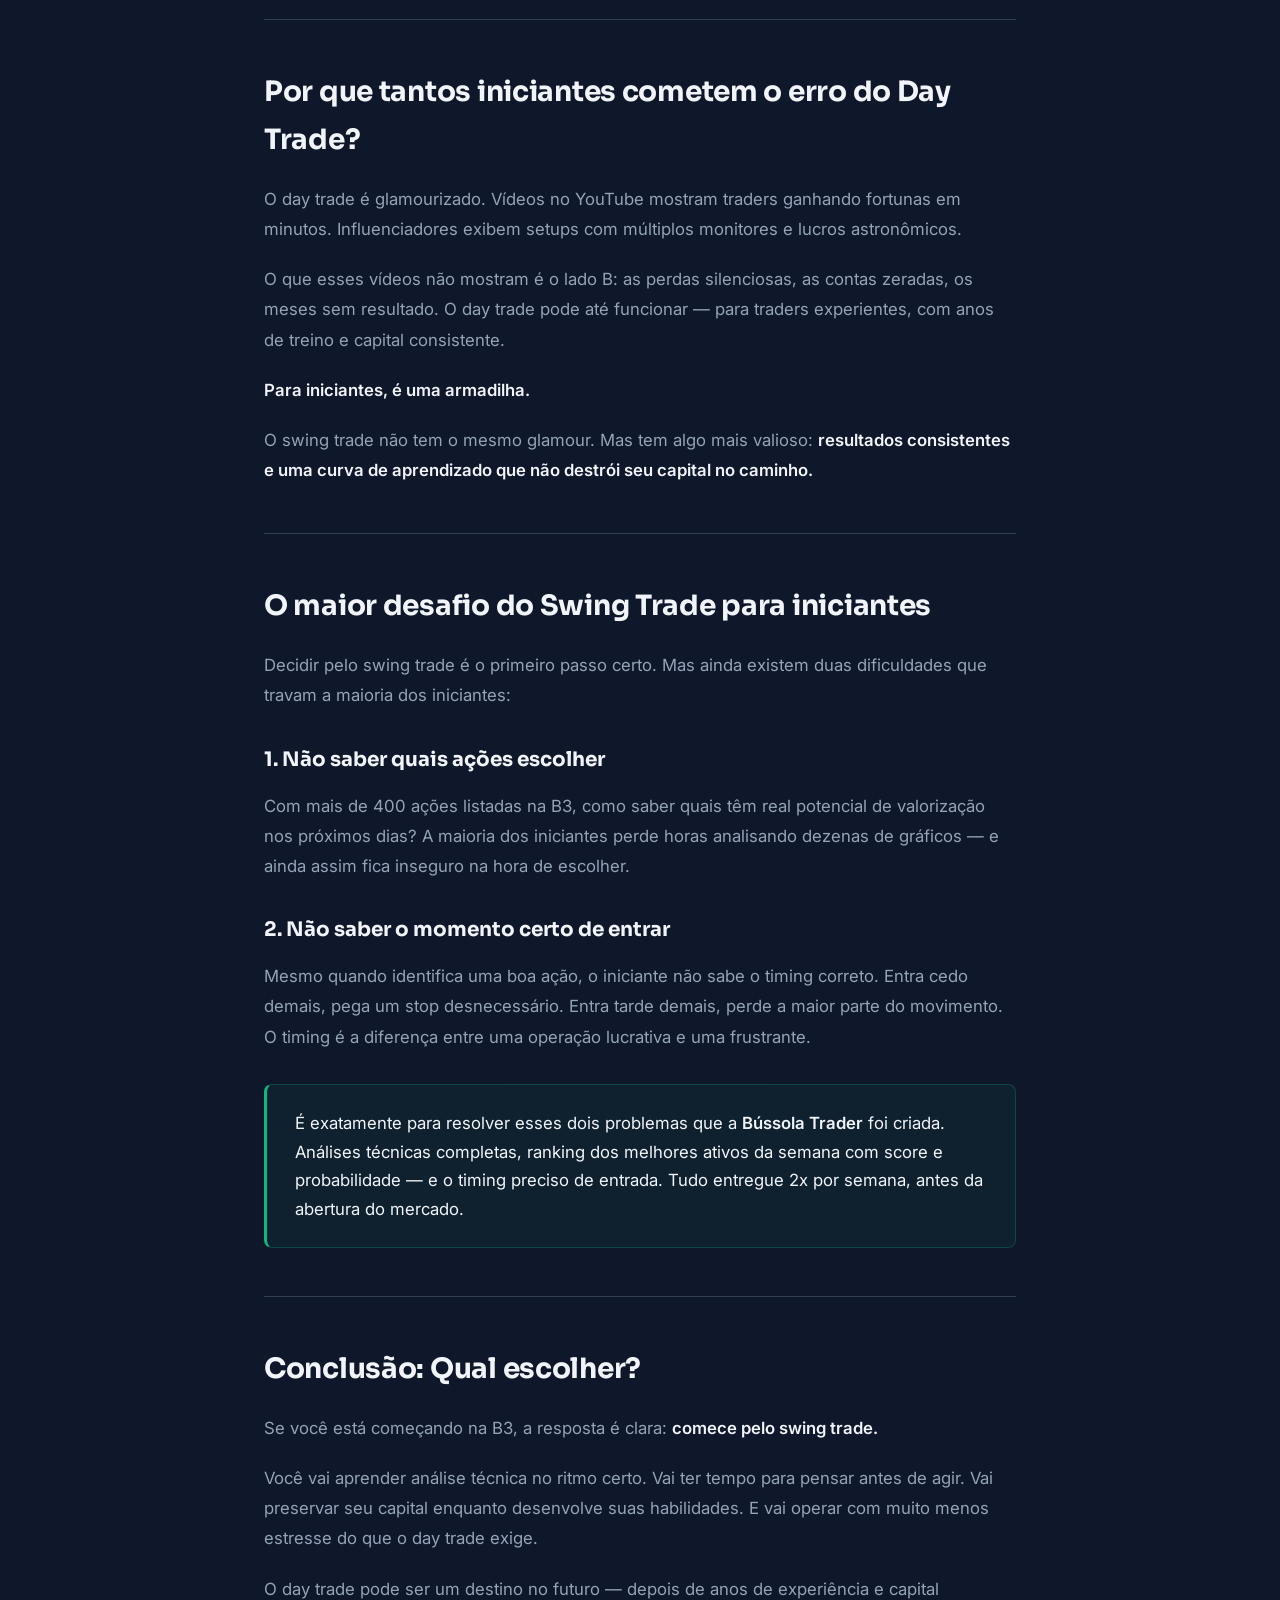
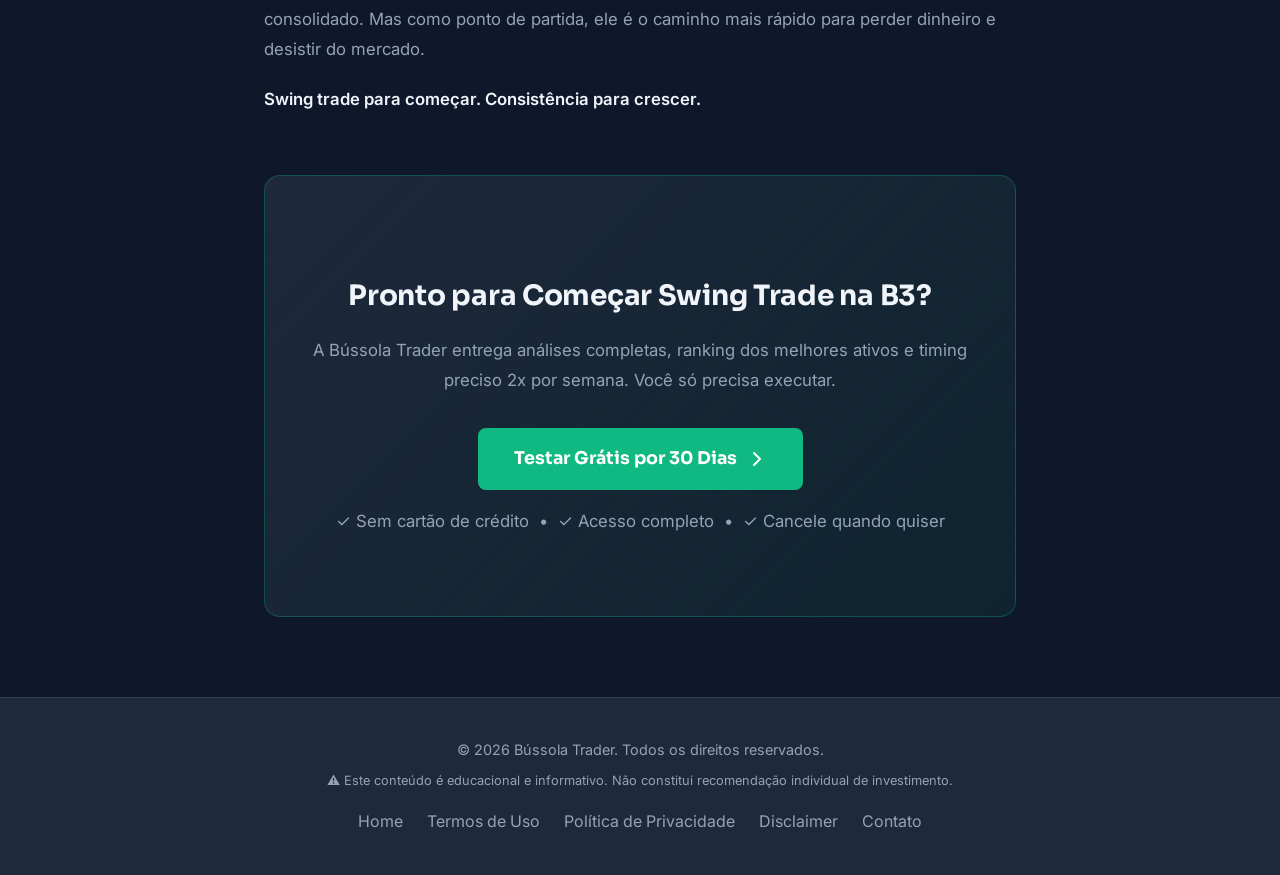
==== commit 89a3f68b: "Update day-trade-ou-swing-trade.html" ====
--- a/day-trade-ou-swing-trade.html
+++ b/day-trade-ou-swing-trade.html
@@ -122,7 +122,7 @@
 
         .btn-nav {
             background: var(--primary);
-            color: #000000 !important;
+            color: white !important;
             padding: 10px 20px;
             border-radius: 8px;
             font-weight: 800;
@@ -130,7 +130,7 @@
             font-size: 0.9rem;
             transition: all 0.3s;
             display: inline-block;
-            -webkit-text-fill-color: #000000;
+            -webkit-text-fill-color: white;
         }
 
         .btn-primary:hover {
